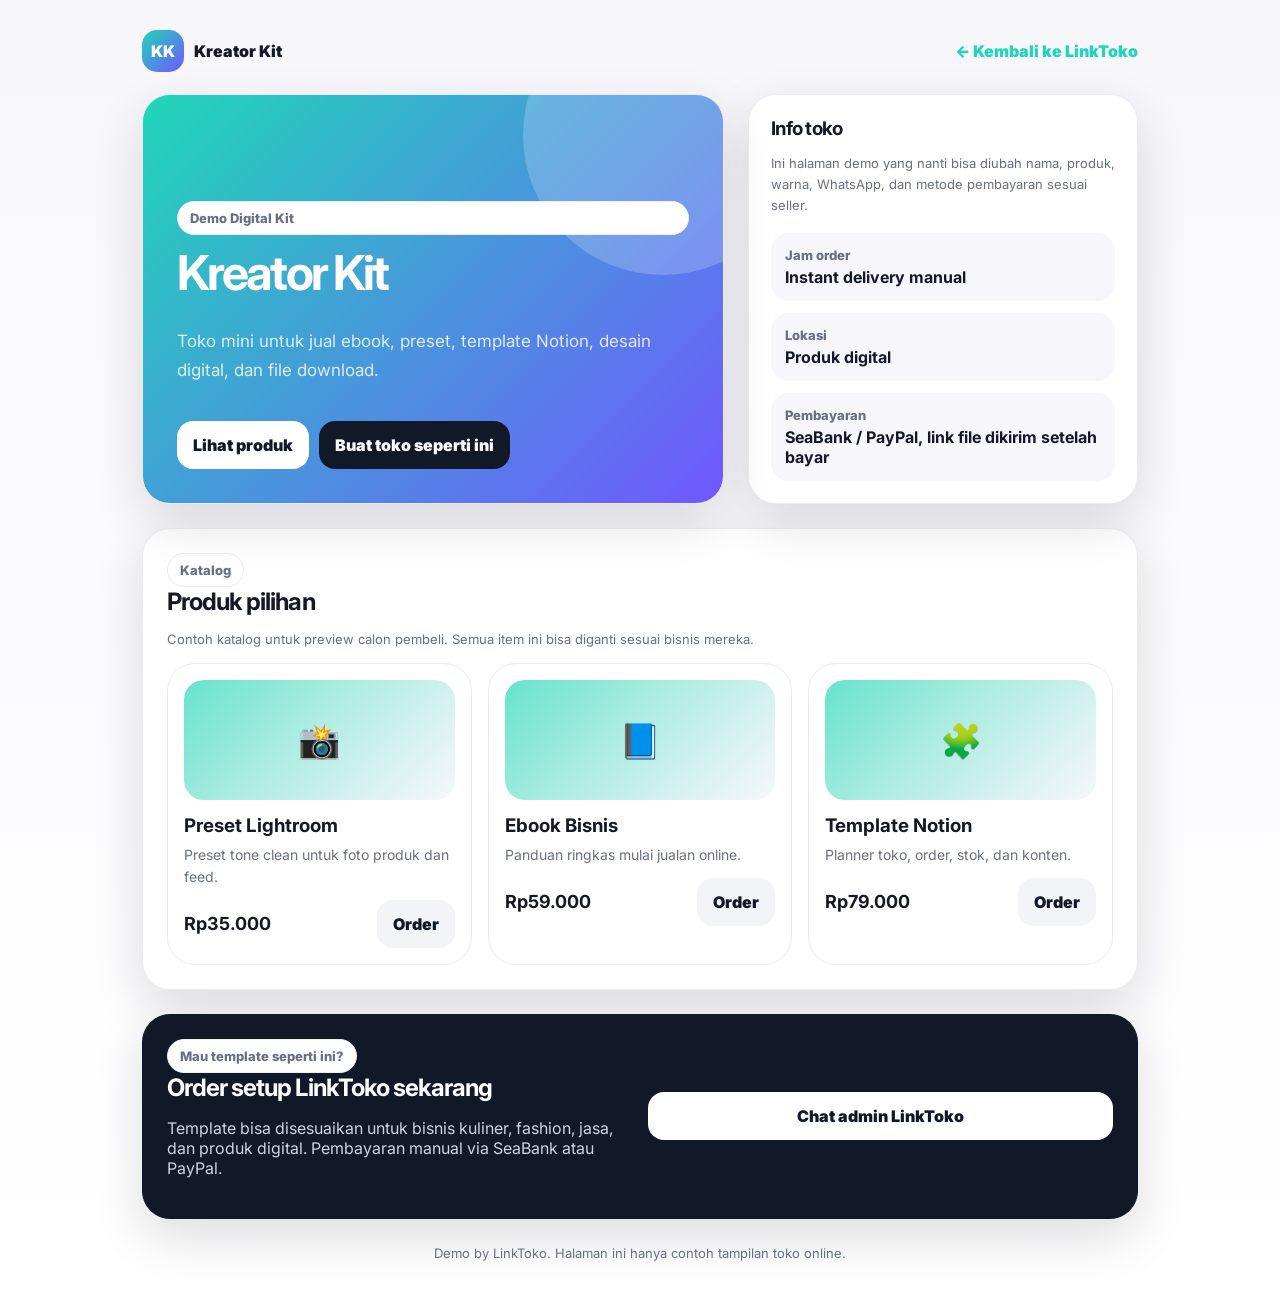
==== demos/digital-kit.html @ eb031bdc "Add files via upload" ====
<!doctype html>
<html lang="id">
<head>
  <meta charset="utf-8" />
  <meta name="viewport" content="width=device-width, initial-scale=1" />
  <title>Kreator Kit - Demo LinkToko</title>
  <meta name="description" content="Demo template LinkToko untuk Kreator Kit." />
  <link rel="preconnect" href="https://fonts.googleapis.com">
  <link rel="preconnect" href="https://fonts.gstatic.com" crossorigin>
  <link href="https://fonts.googleapis.com/css2?family=Inter:wght@400;600;700;800;900&display=swap" rel="stylesheet">
  <link rel="stylesheet" href="demo.css" />
  <style>:root{--brand:#20d6b8;--brand2:#7057ff;}</style>
</head>
<body>
  <main class="wrap">
    <div class="top">
      <a class="brand" href="../index.html"><span class="logo">KK</span><span>Kreator Kit</span></a>
      <a class="back" href="../index.html#templates">← Kembali ke LinkToko</a>
    </div>
    <section class="hero">
      <div class="hero-card">
        <span class="badge">Demo Digital Kit</span>
        <h1>Kreator Kit</h1>
        <p>Toko mini untuk jual ebook, preset, template Notion, desain digital, dan file download.</p>
        <div class="actions">
          <a class="btn btn-light" href="#produk">Lihat produk</a>
          <a class="btn btn-dark" href="https://wa.me/6287838815588?text=Halo%20LinkToko,%20saya%20mau%20buat%20template%20seperti%20demo%20Kreator%20Kit" target="_blank">Buat toko seperti ini</a>
        </div>
      </div>
      <aside class="side-card">
        <h3>Info toko</h3>
        <p class="mini">Ini halaman demo yang nanti bisa diubah nama, produk, warna, WhatsApp, dan metode pembayaran sesuai seller.</p>
        <div class="info">
          <div><span>Jam order</span><b>Instant delivery manual</b></div>
          <div><span>Lokasi</span><b>Produk digital</b></div>
          <div><span>Pembayaran</span><b>SeaBank / PayPal, link file dikirim setelah bayar</b></div>
        </div>
      </aside>
    </section>
    <section class="section" id="produk">
      <span class="badge">Katalog</span>
      <h2>Produk pilihan</h2>
      <p class="mini">Contoh katalog untuk preview calon pembeli. Semua item ini bisa diganti sesuai bisnis mereka.</p>
      <div class="grid">
      <article class="product">
        <div class="pic">📸</div>
        <h3>Preset Lightroom</h3>
        <p>Preset tone clean untuk foto produk dan feed.</p>
        <div class="price"><b>Rp35.000</b><a class="btn btn-soft" href="https://wa.me/6287838815588?text=Halo,%20saya%20mau%20order%20Preset%20Lightroom%20dari%20demo%20Kreator%20Kit" target="_blank">Order</a></div>
      </article>
      <article class="product">
        <div class="pic">📘</div>
        <h3>Ebook Bisnis</h3>
        <p>Panduan ringkas mulai jualan online.</p>
        <div class="price"><b>Rp59.000</b><a class="btn btn-soft" href="https://wa.me/6287838815588?text=Halo,%20saya%20mau%20order%20Ebook%20Bisnis%20dari%20demo%20Kreator%20Kit" target="_blank">Order</a></div>
      </article>
      <article class="product">
        <div class="pic">🧩</div>
        <h3>Template Notion</h3>
        <p>Planner toko, order, stok, dan konten.</p>
        <div class="price"><b>Rp79.000</b><a class="btn btn-soft" href="https://wa.me/6287838815588?text=Halo,%20saya%20mau%20order%20Template%20Notion%20dari%20demo%20Kreator%20Kit" target="_blank">Order</a></div>
      </article>
      </div>
    </section>
    <section class="section order-box">
      <div>
        <span class="badge">Mau template seperti ini?</span>
        <h2>Order setup LinkToko sekarang</h2>
        <p>Template bisa disesuaikan untuk bisnis kuliner, fashion, jasa, dan produk digital. Pembayaran manual via SeaBank atau PayPal.</p>
      </div>
      <a class="btn btn-light" href="https://wa.me/6287838815588?text=Halo%20LinkToko,%20saya%20mau%20order%20template%20Digital%20Kit" target="_blank">Chat admin LinkToko</a>
    </section>
    <p class="foot">Demo by LinkToko. Halaman ini hanya contoh tampilan toko online.</p>
  </main>
</body>
</html>
---- demos/demo.css ----
:root{--bg:#0b1020;--card:#ffffff;--text:#141827;--muted:#667085;--line:#eaecf0;--brand:#7057ff;--brand2:#20d6b8;--soft:#f7f7fb;--shadow:0 18px 50px rgba(20,24,39,.14)}
*{box-sizing:border-box}body{margin:0;font-family:Inter,system-ui,-apple-system,Segoe UI,sans-serif;background:linear-gradient(180deg,#f7f7fb,#fff);color:var(--text)}a{text-decoration:none;color:inherit}.wrap{max-width:1040px;margin:auto;padding:22px}.top{display:flex;justify-content:space-between;gap:14px;align-items:center;margin:8px 0 22px}.brand{display:flex;align-items:center;gap:10px;font-weight:900}.logo{width:42px;height:42px;border-radius:15px;background:linear-gradient(135deg,var(--brand),var(--brand2));color:white;display:grid;place-items:center}.badge{display:inline-flex;border:1px solid var(--line);border-radius:999px;padding:8px 12px;color:var(--muted);font-size:13px;font-weight:800;background:white}.hero{display:grid;grid-template-columns:1fr 390px;gap:24px;align-items:stretch}.hero-card,.side-card,.product,.section{background:white;border:1px solid var(--line);border-radius:28px;box-shadow:var(--shadow)}.hero-card{padding:34px;background:linear-gradient(135deg,var(--brand),var(--brand2));color:white;min-height:360px;display:flex;flex-direction:column;justify-content:flex-end;overflow:hidden;position:relative}.hero-card:before{content:"";position:absolute;inset:-100px -80px auto auto;width:280px;height:280px;border-radius:50%;background:rgba(255,255,255,.2)}.hero-card h1{font-size:48px;line-height:.98;margin:14px 0;letter-spacing:-.06em;max-width:700px}.hero-card p{color:rgba(255,255,255,.82);font-size:17px;line-height:1.7;max-width:660px}.actions{display:flex;flex-wrap:wrap;gap:10px;margin-top:20px}.btn{border:0;border-radius:16px;padding:14px 16px;font-weight:900;cursor:pointer;display:inline-flex;justify-content:center;align-items:center}.btn-dark{background:#111827;color:white}.btn-light{background:white;color:#111827}.btn-soft{background:#f2f4f7;color:#111827}.side-card{padding:22px}.side-card h3,.section h2{margin:0 0 10px;letter-spacing:-.04em}.info{display:grid;gap:12px;margin-top:18px}.info div{padding:14px;border-radius:18px;background:#f7f7fb}.info span{display:block;color:var(--muted);font-size:13px;font-weight:800}.info b{display:block;margin-top:4px}.section{padding:24px;margin-top:24px}.grid{display:grid;grid-template-columns:repeat(3,1fr);gap:16px}.product{box-shadow:none;padding:16px}.product .pic{height:120px;border-radius:20px;background:linear-gradient(135deg,color-mix(in srgb,var(--brand) 70%,white),#f6f7fb);display:grid;place-items:center;font-size:34px;margin-bottom:14px}.product h3{margin:0 0 7px}.product p{margin:0 0 12px;color:var(--muted);line-height:1.55;font-size:14px}.price{display:flex;justify-content:space-between;align-items:center;gap:10px}.price b{font-size:18px}.order-box{display:grid;grid-template-columns:1fr 1fr;gap:16px;align-items:center;background:#111827;color:white;border-color:#111827}.order-box p{color:#cbd5e1}.mini{font-size:13px;color:var(--muted);line-height:1.6}.foot{text-align:center;color:var(--muted);font-size:13px;margin:26px 0}.back{color:var(--brand);font-weight:900}@media(max-width:860px){.hero,.order-box{grid-template-columns:1fr}.grid{grid-template-columns:1fr}.hero-card h1{font-size:38px}.top{align-items:flex-start;flex-direction:column}.wrap{padding:16px}}
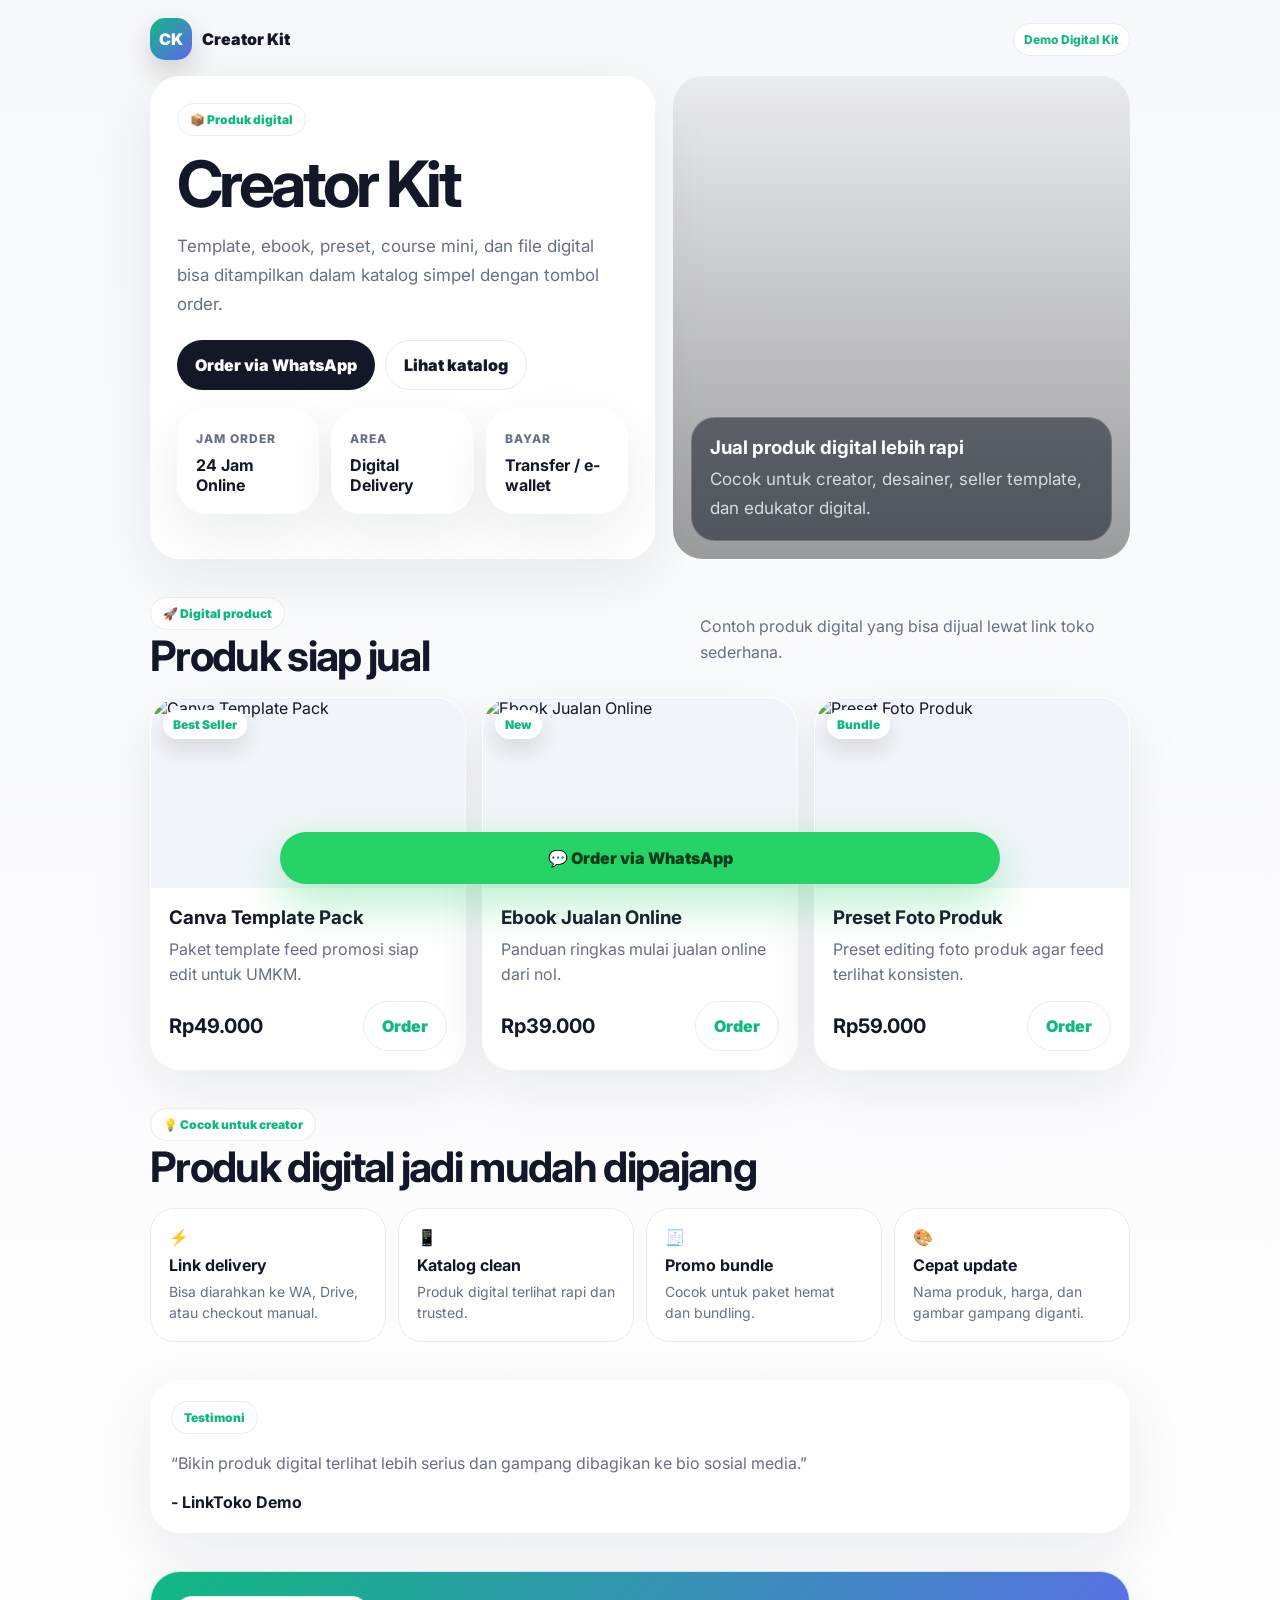
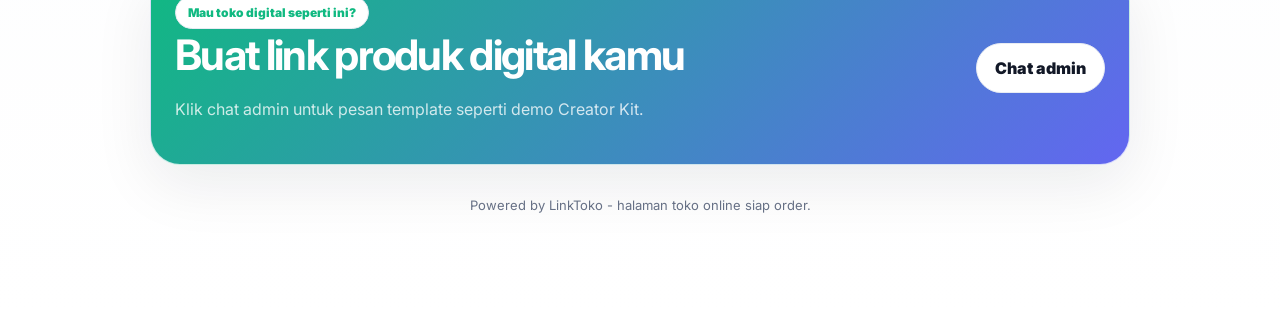
==== commit de8b16b6: "Add files via upload" ====
--- a/demos/digital-kit.html
+++ b/demos/digital-kit.html
@@ -3,74 +3,103 @@
 <head>
   <meta charset="utf-8" />
   <meta name="viewport" content="width=device-width, initial-scale=1" />
-  <title>Kreator Kit - Demo LinkToko</title>
-  <meta name="description" content="Demo template LinkToko untuk Kreator Kit." />
+  <title>Creator Kit - LinkToko</title>
+  <meta name="description" content="Template, ebook, preset, course mini, dan file digital bisa ditampilkan dalam katalog simpel dengan tombol order." />
+  <meta property="og:title" content="Creator Kit - Produk digital siap jual" />
+  <meta property="og:description" content="Template, ebook, preset, course mini, dan file digital bisa ditampilkan dalam katalog simpel dengan tombol order." />
+  <meta property="og:type" content="website" />
+  <meta name="theme-color" content="#10b981" />
   <link rel="preconnect" href="https://fonts.googleapis.com">
   <link rel="preconnect" href="https://fonts.gstatic.com" crossorigin>
   <link href="https://fonts.googleapis.com/css2?family=Inter:wght@400;600;700;800;900&display=swap" rel="stylesheet">
-  <link rel="stylesheet" href="demo.css" />
-  <style>:root{--brand:#20d6b8;--brand2:#7057ff;}</style>
+  <style>
+    :root{--brand:#10b981;--brand2:#6366f1;--ink:#121827;--muted:#667085;--line:#e8ecf3;--bg:#f7f8fb;--card:#ffffff;}
+    *{box-sizing:border-box} html{scroll-behavior:smooth} body{margin:0;font-family:Inter,Arial,sans-serif;background:linear-gradient(180deg,#f7f8fb 0%,#fff 100%);color:var(--ink)}
+    a{color:inherit}.wrap{width:min(980px,calc(100% - 28px));margin:auto;padding:18px 0 90px}.top{display:flex;align-items:center;justify-content:space-between;gap:12px;margin-bottom:16px}.brand{display:flex;align-items:center;gap:10px;text-decoration:none;font-weight:900}.logo{width:42px;height:42px;border-radius:15px;background:linear-gradient(135deg,var(--brand),var(--brand2));color:#fff;display:grid;place-items:center;box-shadow:0 12px 28px rgba(18,24,39,.18)}.tag{font-size:12px;color:var(--brand);background:#fff;border:1px solid var(--line);border-radius:999px;padding:8px 10px;font-weight:800}.hero{display:grid;grid-template-columns:1.05fr .95fr;gap:18px;align-items:stretch}.hero-card,.info-card,.product,.order-box,.testimonial{background:rgba(255,255,255,.9);border:1px solid rgba(255,255,255,.76);box-shadow:0 20px 60px rgba(18,24,39,.08);border-radius:30px}.hero-card{padding:26px;position:relative;overflow:hidden}.badge{display:inline-flex;align-items:center;gap:8px;border-radius:999px;background:#fff;border:1px solid var(--line);color:var(--brand);padding:8px 12px;font-size:12px;font-weight:900}.hero h1{font-size:clamp(34px,6vw,64px);line-height:.95;margin:18px 0 12px;letter-spacing:-.06em}.hero p{font-size:17px;line-height:1.7;color:var(--muted);max-width:540px}.actions{display:flex;gap:10px;flex-wrap:wrap;margin-top:22px}.btn{display:inline-flex;justify-content:center;align-items:center;gap:8px;border-radius:999px;padding:14px 18px;text-decoration:none;font-weight:900;border:0;cursor:pointer}.btn-primary{background:var(--ink);color:#fff}.btn-soft{background:#fff;color:var(--brand);border:1px solid var(--line)}.btn-white{background:#fff;color:var(--ink);border:1px solid var(--line)}.cover{min-height:420px;border-radius:30px;background:linear-gradient(180deg,rgba(0,0,0,.05),rgba(0,0,0,.38)),url('https://images.unsplash.com/photo-1551288049-bebda4e38f71?auto=format&fit=crop&w=1200&q=80') center/cover;position:relative;overflow:hidden}.cover-note{position:absolute;left:18px;right:18px;bottom:18px;color:#fff;background:rgba(18,24,39,.54);backdrop-filter:blur(12px);border:1px solid rgba(255,255,255,.18);border-radius:24px;padding:18px}.cover-note h3{margin:0 0 6px}.cover-note p{margin:0;color:rgba(255,255,255,.78)}.info-grid{display:grid;grid-template-columns:repeat(3,1fr);gap:12px;margin:18px 0}.info-card{padding:18px}.info-card span{font-size:12px;color:var(--muted);font-weight:800;text-transform:uppercase;letter-spacing:.08em}.info-card b{display:block;margin-top:8px}.section{margin-top:38px}.section-head{display:flex;align-items:end;justify-content:space-between;gap:20px;margin-bottom:16px}.section h2{font-size:clamp(28px,4vw,42px);letter-spacing:-.04em;margin:0}.section-head p{color:var(--muted);max-width:430px;line-height:1.6}.grid{display:grid;grid-template-columns:repeat(3,1fr);gap:16px}.product{overflow:hidden}.pic{height:190px;background:#f1f5f9;position:relative;overflow:hidden}.pic img{width:100%;height:100%;object-fit:cover;display:block;transition:.35s ease}.product:hover img{transform:scale(1.05)}.label{position:absolute;left:12px;top:12px;background:#fff;color:var(--brand);border-radius:999px;padding:7px 10px;font-size:12px;font-weight:900;box-shadow:0 10px 22px rgba(0,0,0,.12)}.body{padding:18px}.body h3{margin:0 0 8px}.body p{color:var(--muted);line-height:1.55;margin:0 0 14px}.price-row{display:flex;align-items:center;justify-content:space-between;gap:10px}.price-row b{font-size:20px}.features{display:grid;grid-template-columns:repeat(4,1fr);gap:12px}.feature{padding:18px;border-radius:24px;background:#fff;border:1px solid var(--line)}.feature strong{display:block;margin:8px 0 6px}.feature p{margin:0;color:var(--muted);line-height:1.5;font-size:14px}.order-box{padding:24px;display:grid;grid-template-columns:1fr auto;gap:18px;align-items:center;background:linear-gradient(135deg,var(--brand),var(--brand2));color:#fff}.order-box p{color:rgba(255,255,255,.78);line-height:1.7}.testimonial{padding:20px}.testimonial p{color:var(--muted);line-height:1.65}.floating-wa{position:fixed;left:50%;bottom:16px;transform:translateX(-50%);width:min(720px,calc(100% - 28px));z-index:10;background:#25D366;color:#073b1a;text-decoration:none;text-align:center;border-radius:999px;padding:16px 20px;font-weight:1000;box-shadow:0 18px 46px rgba(37,211,102,.35)}.foot{text-align:center;color:var(--muted);font-size:13px;margin-top:32px}@media(max-width:820px){.hero,.grid{grid-template-columns:1fr}.features{grid-template-columns:1fr 1fr}.info-grid{grid-template-columns:1fr}.cover{min-height:300px}.order-box{grid-template-columns:1fr}.top{align-items:flex-start;flex-direction:column}.section-head{display:block}.actions .btn{width:100%}}@media(max-width:520px){.features{grid-template-columns:1fr}.hero-card{padding:20px}.pic{height:170px}.btn{width:100%}.floating-wa{font-size:14px}}
+  </style>
 </head>
 <body>
   <main class="wrap">
     <div class="top">
-      <a class="brand" href="../index.html"><span class="logo">KK</span><span>Kreator Kit</span></a>
-      <a class="back" href="../index.html#templates">← Kembali ke LinkToko</a>
+      <a class="brand" href="../index.html"><span class="logo">CK</span><span>Creator Kit</span></a>
+      <span class="tag">Demo Digital Kit</span>
     </div>
+
     <section class="hero">
       <div class="hero-card">
-        <span class="badge">Demo Digital Kit</span>
-        <h1>Kreator Kit</h1>
-        <p>Toko mini untuk jual ebook, preset, template Notion, desain digital, dan file download.</p>
+        <span class="badge">📦 Produk digital</span>
+        <h1>Creator Kit</h1>
+        <p>Template, ebook, preset, course mini, dan file digital bisa ditampilkan dalam katalog simpel dengan tombol order.</p>
         <div class="actions">
-          <a class="btn btn-light" href="#produk">Lihat produk</a>
-          <a class="btn btn-dark" href="https://wa.me/6287838815588?text=Halo%20LinkToko,%20saya%20mau%20buat%20template%20seperti%20demo%20Kreator%20Kit" target="_blank">Buat toko seperti ini</a>
+          <a class="btn btn-primary" href="https://wa.me/6287838815588?text=Halo%20Creator%20Kit,%20saya%20mau%20order" target="_blank" rel="noreferrer">Order via WhatsApp</a>
+          <a class="btn btn-white" href="#produk">Lihat katalog</a>
+        </div>
+        <div class="info-grid">
+          <div class="info-card"><span>Jam order</span><b>24 Jam Online</b></div>
+          <div class="info-card"><span>Area</span><b>Digital Delivery</b></div>
+          <div class="info-card"><span>Bayar</span><b>Transfer / e-wallet</b></div>
         </div>
       </div>
-      <aside class="side-card">
-        <h3>Info toko</h3>
-        <p class="mini">Ini halaman demo yang nanti bisa diubah nama, produk, warna, WhatsApp, dan metode pembayaran sesuai seller.</p>
-        <div class="info">
-          <div><span>Jam order</span><b>Instant delivery manual</b></div>
-          <div><span>Lokasi</span><b>Produk digital</b></div>
-          <div><span>Pembayaran</span><b>SeaBank / PayPal, link file dikirim setelah bayar</b></div>
+      <div class="cover">
+        <div class="cover-note">
+          <h3>Jual produk digital lebih rapi</h3>
+          <p>Cocok untuk creator, desainer, seller template, dan edukator digital.</p>
         </div>
-      </aside>
-    </section>
-    <section class="section" id="produk">
-      <span class="badge">Katalog</span>
-      <h2>Produk pilihan</h2>
-      <p class="mini">Contoh katalog untuk preview calon pembeli. Semua item ini bisa diganti sesuai bisnis mereka.</p>
-      <div class="grid">
-      <article class="product">
-        <div class="pic">📸</div>
-        <h3>Preset Lightroom</h3>
-        <p>Preset tone clean untuk foto produk dan feed.</p>
-        <div class="price"><b>Rp35.000</b><a class="btn btn-soft" href="https://wa.me/6287838815588?text=Halo,%20saya%20mau%20order%20Preset%20Lightroom%20dari%20demo%20Kreator%20Kit" target="_blank">Order</a></div>
-      </article>
-      <article class="product">
-        <div class="pic">📘</div>
-        <h3>Ebook Bisnis</h3>
-        <p>Panduan ringkas mulai jualan online.</p>
-        <div class="price"><b>Rp59.000</b><a class="btn btn-soft" href="https://wa.me/6287838815588?text=Halo,%20saya%20mau%20order%20Ebook%20Bisnis%20dari%20demo%20Kreator%20Kit" target="_blank">Order</a></div>
-      </article>
-      <article class="product">
-        <div class="pic">🧩</div>
-        <h3>Template Notion</h3>
-        <p>Planner toko, order, stok, dan konten.</p>
-        <div class="price"><b>Rp79.000</b><a class="btn btn-soft" href="https://wa.me/6287838815588?text=Halo,%20saya%20mau%20order%20Template%20Notion%20dari%20demo%20Kreator%20Kit" target="_blank">Order</a></div>
-      </article>
       </div>
     </section>
+
+    <section class="section" id="produk">
+      <div class="section-head">
+        <div>
+          <span class="badge">🚀 Digital product</span>
+          <h2>Produk siap jual</h2>
+        </div>
+        <p>Contoh produk digital yang bisa dijual lewat link toko sederhana.</p>
+      </div>
+
+      <div class="grid">
+        <article class="product">
+          <div class="pic"><span class="label">Best Seller</span><img src="https://images.unsplash.com/photo-1611224923853-80b023f02d71?auto=format&fit=crop&w=900&q=80" alt="Canva Template Pack"></div>
+          <div class="body"><h3>Canva Template Pack</h3><p>Paket template feed promosi siap edit untuk UMKM.</p><div class="price-row"><b>Rp49.000</b><a class="btn btn-soft" href="https://wa.me/6287838815588?text=Halo%20Creator%20Kit,%20saya%20mau%20order%20Canva%20Template%20Pack" target="_blank">Order</a></div></div>
+        </article>
+        <article class="product">
+          <div class="pic"><span class="label">New</span><img src="https://images.unsplash.com/photo-1516321318423-f06f85e504b3?auto=format&fit=crop&w=900&q=80" alt="Ebook Jualan Online"></div>
+          <div class="body"><h3>Ebook Jualan Online</h3><p>Panduan ringkas mulai jualan online dari nol.</p><div class="price-row"><b>Rp39.000</b><a class="btn btn-soft" href="https://wa.me/6287838815588?text=Halo%20Creator%20Kit,%20saya%20mau%20order%20Ebook%20Jualan%20Online" target="_blank">Order</a></div></div>
+        </article>
+        <article class="product">
+          <div class="pic"><span class="label">Bundle</span><img src="https://images.unsplash.com/photo-1498050108023-c5249f4df085?auto=format&fit=crop&w=900&q=80" alt="Preset Foto Produk"></div>
+          <div class="body"><h3>Preset Foto Produk</h3><p>Preset editing foto produk agar feed terlihat konsisten.</p><div class="price-row"><b>Rp59.000</b><a class="btn btn-soft" href="https://wa.me/6287838815588?text=Halo%20Creator%20Kit,%20saya%20mau%20order%20Preset%20Foto%20Produk" target="_blank">Order</a></div></div>
+        </article>
+      </div>
+    </section>
+
+    <section class="section">
+      <div class="section-head"><div><span class="badge">💡 Cocok untuk creator</span><h2>Produk digital jadi mudah dipajang</h2></div></div>
+      <div class="features">
+        <div class="feature"><span>⚡</span><strong>Link delivery</strong><p>Bisa diarahkan ke WA, Drive, atau checkout manual.</p></div>
+        <div class="feature"><span>📱</span><strong>Katalog clean</strong><p>Produk digital terlihat rapi dan trusted.</p></div>
+        <div class="feature"><span>🧾</span><strong>Promo bundle</strong><p>Cocok untuk paket hemat dan bundling.</p></div>
+        <div class="feature"><span>🎨</span><strong>Cepat update</strong><p>Nama produk, harga, dan gambar gampang diganti.</p></div>
+      </div>
+    </section>
+
+    <section class="section testimonial">
+      <span class="badge">Testimoni</span>
+      <p>“Bikin produk digital terlihat lebih serius dan gampang dibagikan ke bio sosial media.”</p>
+      <b>- LinkToko Demo</b>
+    </section>
+
     <section class="section order-box">
       <div>
-        <span class="badge">Mau template seperti ini?</span>
-        <h2>Order setup LinkToko sekarang</h2>
-        <p>Template bisa disesuaikan untuk bisnis kuliner, fashion, jasa, dan produk digital. Pembayaran manual via SeaBank atau PayPal.</p>
+        <span class="badge">Mau toko digital seperti ini?</span>
+        <h2>Buat link produk digital kamu</h2>
+        <p>Klik chat admin untuk pesan template seperti demo Creator Kit.</p>
       </div>
-      <a class="btn btn-light" href="https://wa.me/6287838815588?text=Halo%20LinkToko,%20saya%20mau%20order%20template%20Digital%20Kit" target="_blank">Chat admin LinkToko</a>
+      <a class="btn btn-white" href="https://wa.me/6287838815588?text=Halo%20Creator%20Kit,%20saya%20mau%20order" target="_blank" rel="noreferrer">Chat admin</a>
     </section>
-    <p class="foot">Demo by LinkToko. Halaman ini hanya contoh tampilan toko online.</p>
+
+    <p class="foot">Powered by LinkToko - halaman toko online siap order.</p>
   </main>
+  <a class="floating-wa" href="https://wa.me/6287838815588?text=Halo%20Creator%20Kit,%20saya%20mau%20order" target="_blank" rel="noreferrer">💬 Order via WhatsApp</a>
 </body>
-</html>+</html>
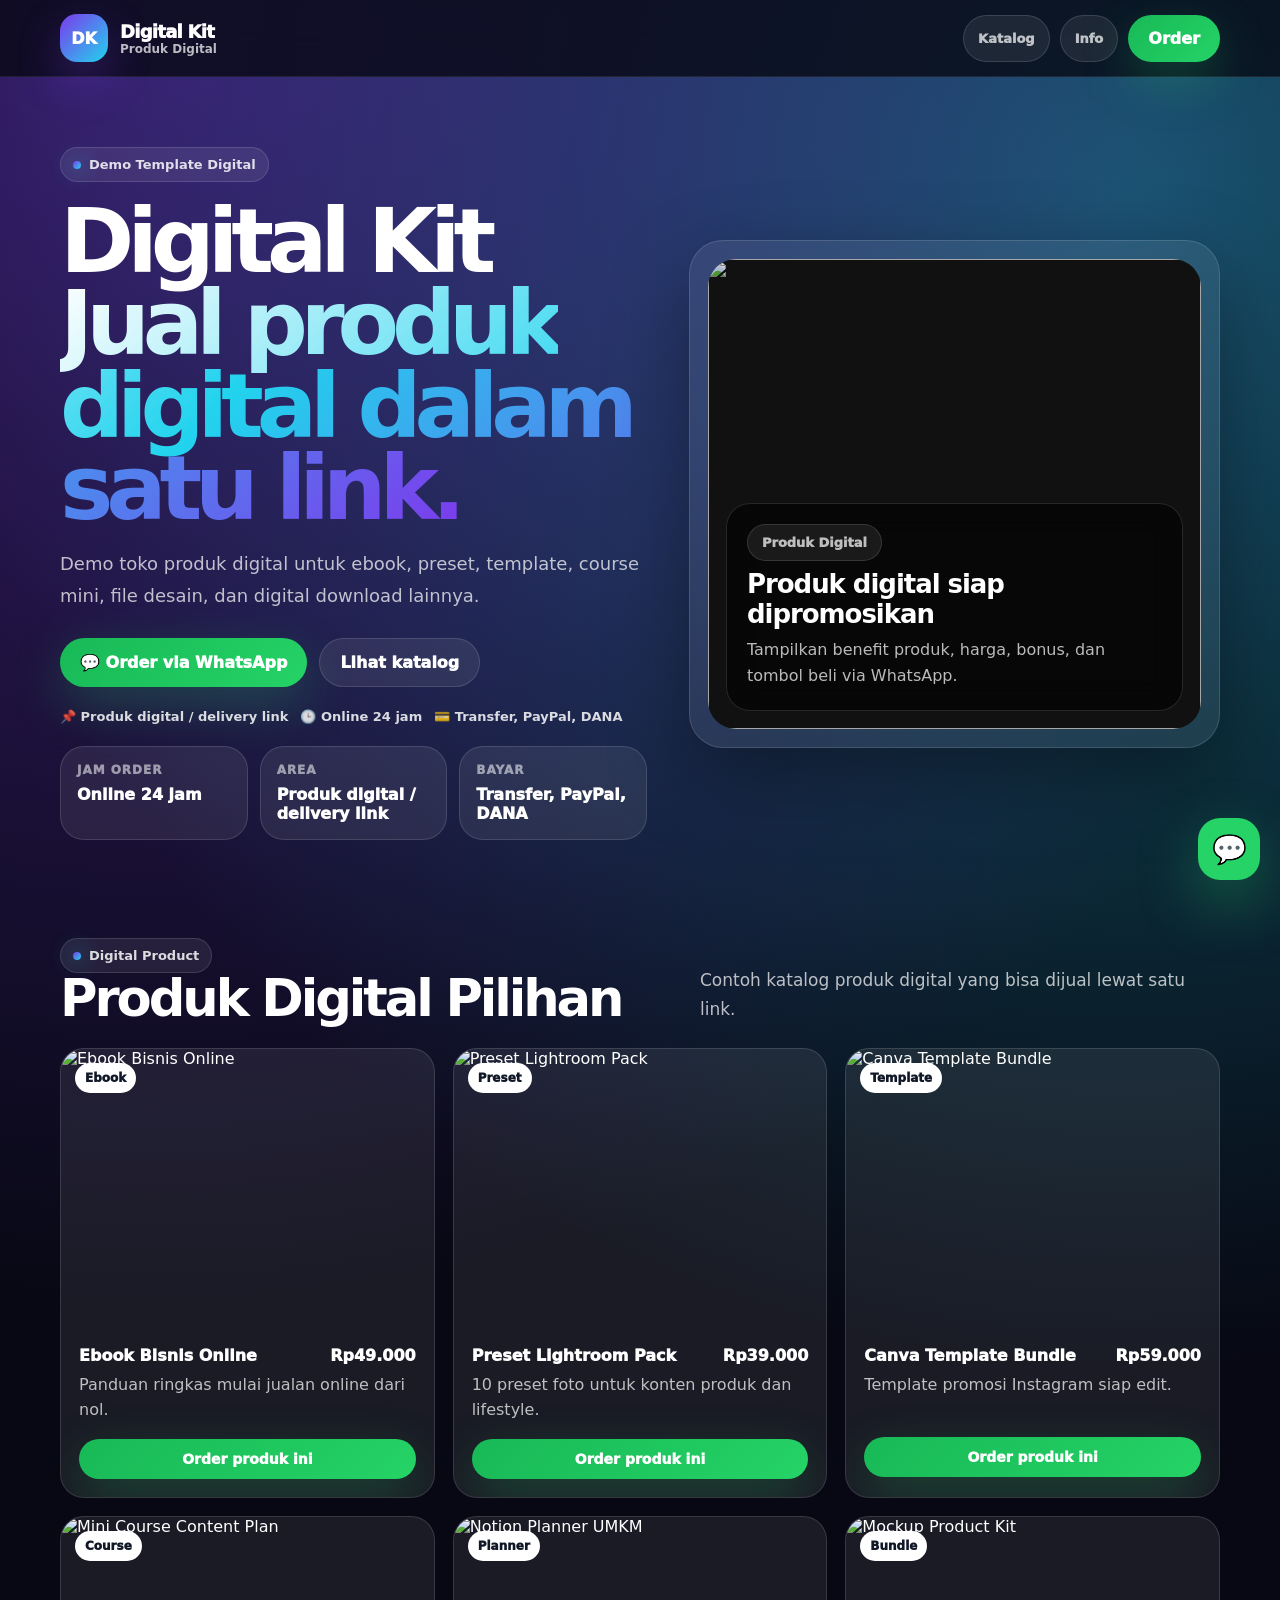
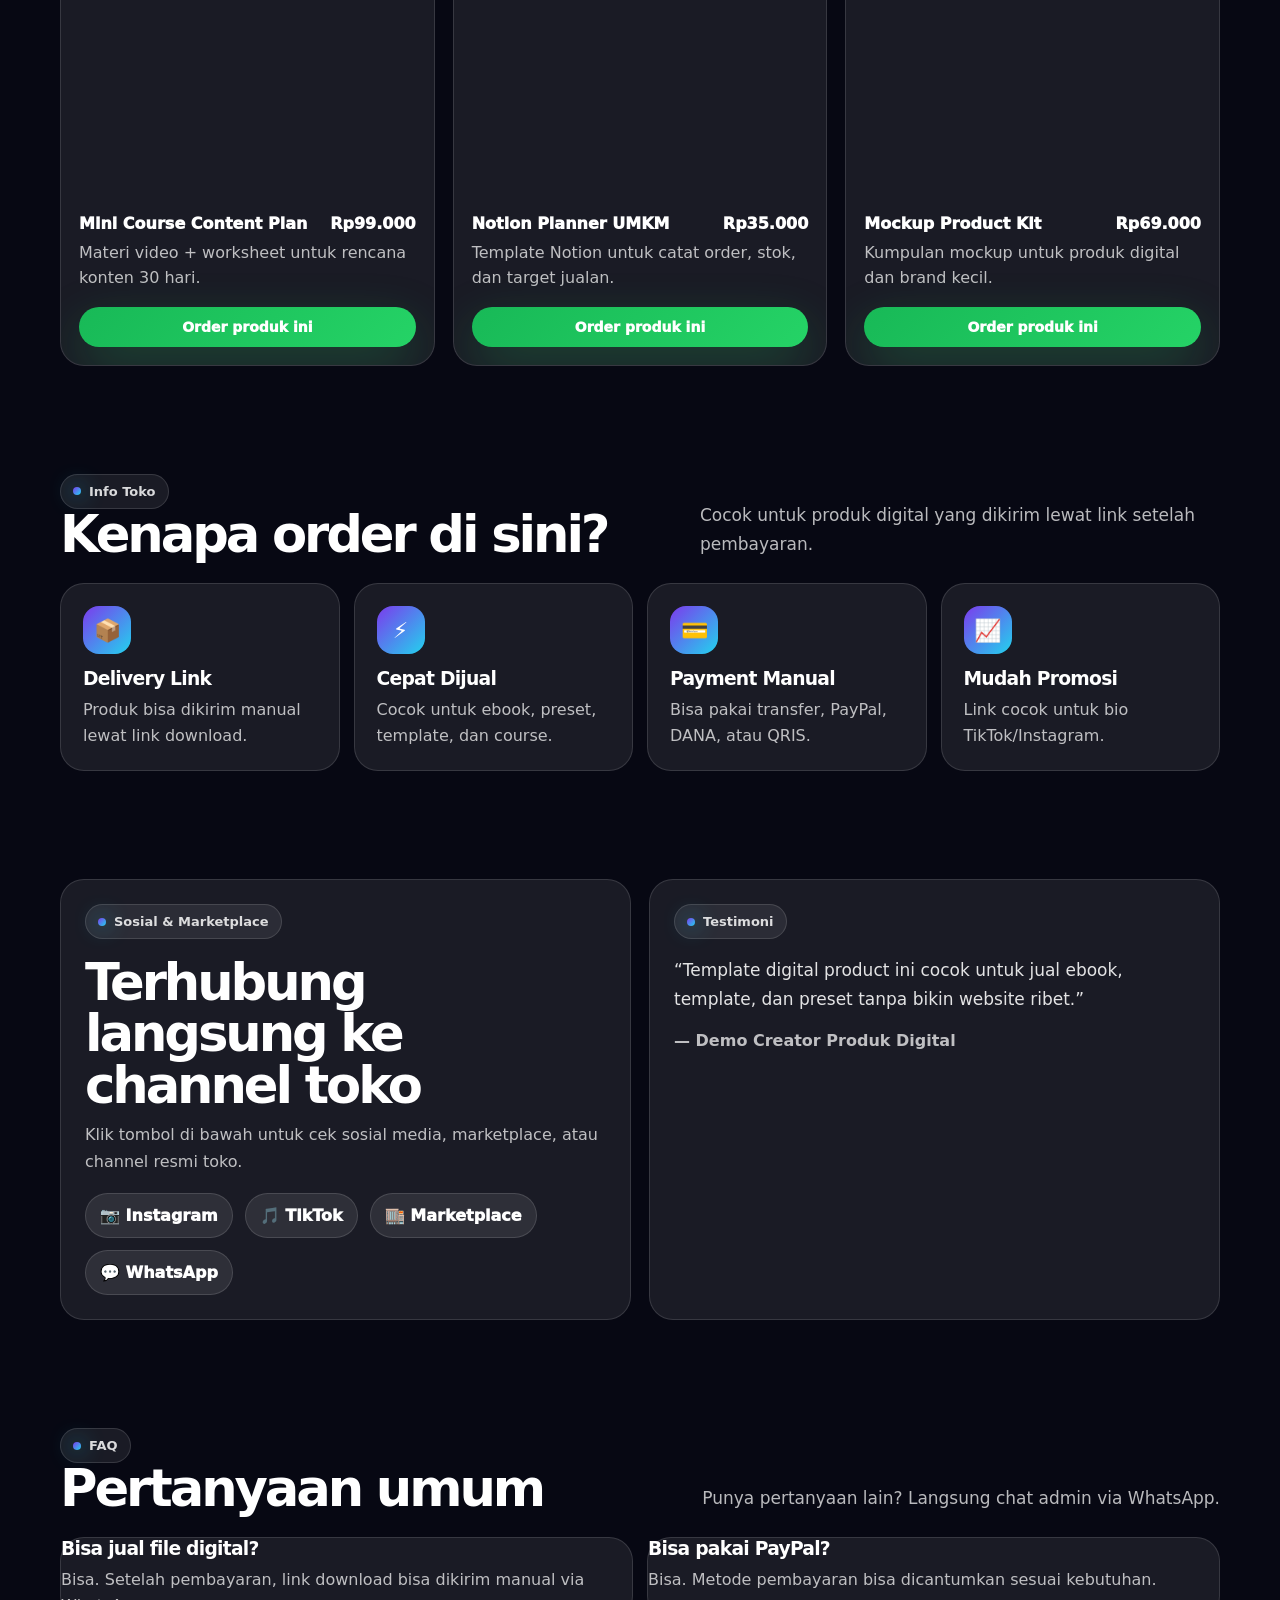
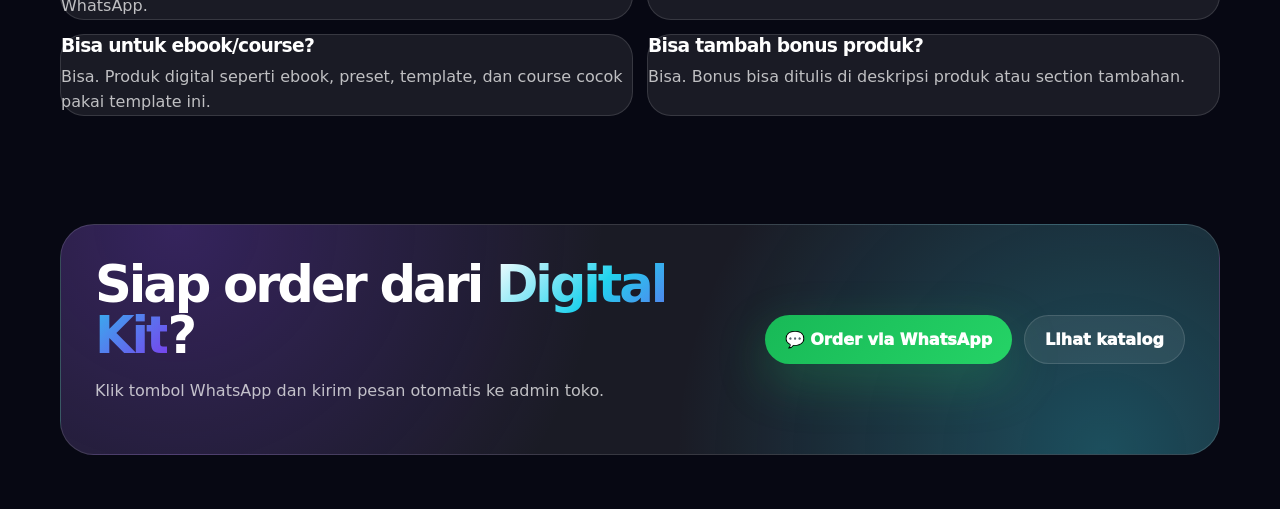
==== commit 9df67ece: "Add files via upload" ====
--- a/demos/digital-kit.html
+++ b/demos/digital-kit.html
@@ -1,105 +1,116 @@
-<!doctype html>
-<html lang="id">
-<head>
-  <meta charset="utf-8" />
-  <meta name="viewport" content="width=device-width, initial-scale=1" />
-  <title>Creator Kit - LinkToko</title>
-  <meta name="description" content="Template, ebook, preset, course mini, dan file digital bisa ditampilkan dalam katalog simpel dengan tombol order." />
-  <meta property="og:title" content="Creator Kit - Produk digital siap jual" />
-  <meta property="og:description" content="Template, ebook, preset, course mini, dan file digital bisa ditampilkan dalam katalog simpel dengan tombol order." />
-  <meta property="og:type" content="website" />
-  <meta name="theme-color" content="#10b981" />
-  <link rel="preconnect" href="https://fonts.googleapis.com">
-  <link rel="preconnect" href="https://fonts.gstatic.com" crossorigin>
-  <link href="https://fonts.googleapis.com/css2?family=Inter:wght@400;600;700;800;900&display=swap" rel="stylesheet">
-  <style>
-    :root{--brand:#10b981;--brand2:#6366f1;--ink:#121827;--muted:#667085;--line:#e8ecf3;--bg:#f7f8fb;--card:#ffffff;}
-    *{box-sizing:border-box} html{scroll-behavior:smooth} body{margin:0;font-family:Inter,Arial,sans-serif;background:linear-gradient(180deg,#f7f8fb 0%,#fff 100%);color:var(--ink)}
-    a{color:inherit}.wrap{width:min(980px,calc(100% - 28px));margin:auto;padding:18px 0 90px}.top{display:flex;align-items:center;justify-content:space-between;gap:12px;margin-bottom:16px}.brand{display:flex;align-items:center;gap:10px;text-decoration:none;font-weight:900}.logo{width:42px;height:42px;border-radius:15px;background:linear-gradient(135deg,var(--brand),var(--brand2));color:#fff;display:grid;place-items:center;box-shadow:0 12px 28px rgba(18,24,39,.18)}.tag{font-size:12px;color:var(--brand);background:#fff;border:1px solid var(--line);border-radius:999px;padding:8px 10px;font-weight:800}.hero{display:grid;grid-template-columns:1.05fr .95fr;gap:18px;align-items:stretch}.hero-card,.info-card,.product,.order-box,.testimonial{background:rgba(255,255,255,.9);border:1px solid rgba(255,255,255,.76);box-shadow:0 20px 60px rgba(18,24,39,.08);border-radius:30px}.hero-card{padding:26px;position:relative;overflow:hidden}.badge{display:inline-flex;align-items:center;gap:8px;border-radius:999px;background:#fff;border:1px solid var(--line);color:var(--brand);padding:8px 12px;font-size:12px;font-weight:900}.hero h1{font-size:clamp(34px,6vw,64px);line-height:.95;margin:18px 0 12px;letter-spacing:-.06em}.hero p{font-size:17px;line-height:1.7;color:var(--muted);max-width:540px}.actions{display:flex;gap:10px;flex-wrap:wrap;margin-top:22px}.btn{display:inline-flex;justify-content:center;align-items:center;gap:8px;border-radius:999px;padding:14px 18px;text-decoration:none;font-weight:900;border:0;cursor:pointer}.btn-primary{background:var(--ink);color:#fff}.btn-soft{background:#fff;color:var(--brand);border:1px solid var(--line)}.btn-white{background:#fff;color:var(--ink);border:1px solid var(--line)}.cover{min-height:420px;border-radius:30px;background:linear-gradient(180deg,rgba(0,0,0,.05),rgba(0,0,0,.38)),url('https://images.unsplash.com/photo-1551288049-bebda4e38f71?auto=format&fit=crop&w=1200&q=80') center/cover;position:relative;overflow:hidden}.cover-note{position:absolute;left:18px;right:18px;bottom:18px;color:#fff;background:rgba(18,24,39,.54);backdrop-filter:blur(12px);border:1px solid rgba(255,255,255,.18);border-radius:24px;padding:18px}.cover-note h3{margin:0 0 6px}.cover-note p{margin:0;color:rgba(255,255,255,.78)}.info-grid{display:grid;grid-template-columns:repeat(3,1fr);gap:12px;margin:18px 0}.info-card{padding:18px}.info-card span{font-size:12px;color:var(--muted);font-weight:800;text-transform:uppercase;letter-spacing:.08em}.info-card b{display:block;margin-top:8px}.section{margin-top:38px}.section-head{display:flex;align-items:end;justify-content:space-between;gap:20px;margin-bottom:16px}.section h2{font-size:clamp(28px,4vw,42px);letter-spacing:-.04em;margin:0}.section-head p{color:var(--muted);max-width:430px;line-height:1.6}.grid{display:grid;grid-template-columns:repeat(3,1fr);gap:16px}.product{overflow:hidden}.pic{height:190px;background:#f1f5f9;position:relative;overflow:hidden}.pic img{width:100%;height:100%;object-fit:cover;display:block;transition:.35s ease}.product:hover img{transform:scale(1.05)}.label{position:absolute;left:12px;top:12px;background:#fff;color:var(--brand);border-radius:999px;padding:7px 10px;font-size:12px;font-weight:900;box-shadow:0 10px 22px rgba(0,0,0,.12)}.body{padding:18px}.body h3{margin:0 0 8px}.body p{color:var(--muted);line-height:1.55;margin:0 0 14px}.price-row{display:flex;align-items:center;justify-content:space-between;gap:10px}.price-row b{font-size:20px}.features{display:grid;grid-template-columns:repeat(4,1fr);gap:12px}.feature{padding:18px;border-radius:24px;background:#fff;border:1px solid var(--line)}.feature strong{display:block;margin:8px 0 6px}.feature p{margin:0;color:var(--muted);line-height:1.5;font-size:14px}.order-box{padding:24px;display:grid;grid-template-columns:1fr auto;gap:18px;align-items:center;background:linear-gradient(135deg,var(--brand),var(--brand2));color:#fff}.order-box p{color:rgba(255,255,255,.78);line-height:1.7}.testimonial{padding:20px}.testimonial p{color:var(--muted);line-height:1.65}.floating-wa{position:fixed;left:50%;bottom:16px;transform:translateX(-50%);width:min(720px,calc(100% - 28px));z-index:10;background:#25D366;color:#073b1a;text-decoration:none;text-align:center;border-radius:999px;padding:16px 20px;font-weight:1000;box-shadow:0 18px 46px rgba(37,211,102,.35)}.foot{text-align:center;color:var(--muted);font-size:13px;margin-top:32px}@media(max-width:820px){.hero,.grid{grid-template-columns:1fr}.features{grid-template-columns:1fr 1fr}.info-grid{grid-template-columns:1fr}.cover{min-height:300px}.order-box{grid-template-columns:1fr}.top{align-items:flex-start;flex-direction:column}.section-head{display:block}.actions .btn{width:100%}}@media(max-width:520px){.features{grid-template-columns:1fr}.hero-card{padding:20px}.pic{height:170px}.btn{width:100%}.floating-wa{font-size:14px}}
-  </style>
-</head>
-<body>
-  <main class="wrap">
-    <div class="top">
-      <a class="brand" href="../index.html"><span class="logo">CK</span><span>Creator Kit</span></a>
-      <span class="tag">Demo Digital Kit</span>
-    </div>
-
-    <section class="hero">
-      <div class="hero-card">
-        <span class="badge">📦 Produk digital</span>
-        <h1>Creator Kit</h1>
-        <p>Template, ebook, preset, course mini, dan file digital bisa ditampilkan dalam katalog simpel dengan tombol order.</p>
-        <div class="actions">
-          <a class="btn btn-primary" href="https://wa.me/6287838815588?text=Halo%20Creator%20Kit,%20saya%20mau%20order" target="_blank" rel="noreferrer">Order via WhatsApp</a>
-          <a class="btn btn-white" href="#produk">Lihat katalog</a>
-        </div>
-        <div class="info-grid">
-          <div class="info-card"><span>Jam order</span><b>24 Jam Online</b></div>
-          <div class="info-card"><span>Area</span><b>Digital Delivery</b></div>
-          <div class="info-card"><span>Bayar</span><b>Transfer / e-wallet</b></div>
-        </div>
-      </div>
-      <div class="cover">
-        <div class="cover-note">
-          <h3>Jual produk digital lebih rapi</h3>
-          <p>Cocok untuk creator, desainer, seller template, dan edukator digital.</p>
-        </div>
-      </div>
-    </section>
-
-    <section class="section" id="produk">
-      <div class="section-head">
-        <div>
-          <span class="badge">🚀 Digital product</span>
-          <h2>Produk siap jual</h2>
-        </div>
-        <p>Contoh produk digital yang bisa dijual lewat link toko sederhana.</p>
-      </div>
-
-      <div class="grid">
-        <article class="product">
-          <div class="pic"><span class="label">Best Seller</span><img src="https://images.unsplash.com/photo-1611224923853-80b023f02d71?auto=format&fit=crop&w=900&q=80" alt="Canva Template Pack"></div>
-          <div class="body"><h3>Canva Template Pack</h3><p>Paket template feed promosi siap edit untuk UMKM.</p><div class="price-row"><b>Rp49.000</b><a class="btn btn-soft" href="https://wa.me/6287838815588?text=Halo%20Creator%20Kit,%20saya%20mau%20order%20Canva%20Template%20Pack" target="_blank">Order</a></div></div>
-        </article>
-        <article class="product">
-          <div class="pic"><span class="label">New</span><img src="https://images.unsplash.com/photo-1516321318423-f06f85e504b3?auto=format&fit=crop&w=900&q=80" alt="Ebook Jualan Online"></div>
-          <div class="body"><h3>Ebook Jualan Online</h3><p>Panduan ringkas mulai jualan online dari nol.</p><div class="price-row"><b>Rp39.000</b><a class="btn btn-soft" href="https://wa.me/6287838815588?text=Halo%20Creator%20Kit,%20saya%20mau%20order%20Ebook%20Jualan%20Online" target="_blank">Order</a></div></div>
-        </article>
-        <article class="product">
-          <div class="pic"><span class="label">Bundle</span><img src="https://images.unsplash.com/photo-1498050108023-c5249f4df085?auto=format&fit=crop&w=900&q=80" alt="Preset Foto Produk"></div>
-          <div class="body"><h3>Preset Foto Produk</h3><p>Preset editing foto produk agar feed terlihat konsisten.</p><div class="price-row"><b>Rp59.000</b><a class="btn btn-soft" href="https://wa.me/6287838815588?text=Halo%20Creator%20Kit,%20saya%20mau%20order%20Preset%20Foto%20Produk" target="_blank">Order</a></div></div>
-        </article>
-      </div>
-    </section>
-
-    <section class="section">
-      <div class="section-head"><div><span class="badge">💡 Cocok untuk creator</span><h2>Produk digital jadi mudah dipajang</h2></div></div>
-      <div class="features">
-        <div class="feature"><span>⚡</span><strong>Link delivery</strong><p>Bisa diarahkan ke WA, Drive, atau checkout manual.</p></div>
-        <div class="feature"><span>📱</span><strong>Katalog clean</strong><p>Produk digital terlihat rapi dan trusted.</p></div>
-        <div class="feature"><span>🧾</span><strong>Promo bundle</strong><p>Cocok untuk paket hemat dan bundling.</p></div>
-        <div class="feature"><span>🎨</span><strong>Cepat update</strong><p>Nama produk, harga, dan gambar gampang diganti.</p></div>
-      </div>
-    </section>
-
-    <section class="section testimonial">
-      <span class="badge">Testimoni</span>
-      <p>“Bikin produk digital terlihat lebih serius dan gampang dibagikan ke bio sosial media.”</p>
-      <b>- LinkToko Demo</b>
-    </section>
-
-    <section class="section order-box">
-      <div>
-        <span class="badge">Mau toko digital seperti ini?</span>
-        <h2>Buat link produk digital kamu</h2>
-        <p>Klik chat admin untuk pesan template seperti demo Creator Kit.</p>
-      </div>
-      <a class="btn btn-white" href="https://wa.me/6287838815588?text=Halo%20Creator%20Kit,%20saya%20mau%20order" target="_blank" rel="noreferrer">Chat admin</a>
-    </section>
-
-    <p class="foot">Powered by LinkToko - halaman toko online siap order.</p>
-  </main>
-  <a class="floating-wa" href="https://wa.me/6287838815588?text=Halo%20Creator%20Kit,%20saya%20mau%20order" target="_blank" rel="noreferrer">💬 Order via WhatsApp</a>
-</body>
-</html>
+<!doctype html><html lang="id"><head><meta charset="utf-8"><meta name="viewport" content="width=device-width,initial-scale=1"><title>Demo LinkToko</title><style>
+:root{--bg:#070813;--text:#fff;--muted:rgba(255,255,255,.72);--card:rgba(255,255,255,.08);--line:rgba(255,255,255,.13);--brand:#7c3aed;--brand2:#22d3ee;--wa:#25d366}*{box-sizing:border-box}html{scroll-behavior:smooth}body{margin:0;font-family:Inter,system-ui,-apple-system,BlinkMacSystemFont,"Segoe UI",sans-serif;color:var(--text);background:radial-gradient(circle at 12% 0%,color-mix(in srgb,var(--brand) 42%,transparent),transparent 34%),radial-gradient(circle at 88% 5%,color-mix(in srgb,var(--brand2) 38%,transparent),transparent 32%),var(--bg)}a{color:inherit;text-decoration:none}img{display:block;max-width:100%}.container{width:min(1160px,calc(100% - 32px));margin:auto}.topbar{position:sticky;top:0;z-index:30;background:rgba(7,8,19,.78);backdrop-filter:blur(20px);border-bottom:1px solid rgba(255,255,255,.08)}.nav{min-height:76px;display:flex;align-items:center;justify-content:space-between;gap:16px}.brand{display:flex;align-items:center;gap:12px}.brand-logo{width:48px;height:48px;border-radius:17px;display:grid;place-items:center;background:linear-gradient(135deg,var(--brand),var(--brand2));box-shadow:0 18px 45px color-mix(in srgb,var(--brand) 32%,transparent);font-weight:950}.brand-logo img{width:100%;height:100%;object-fit:cover;border-radius:17px}.brand-name{font-weight:950;letter-spacing:-.04em;font-size:18px}.brand-cat{font-size:12px;color:var(--muted);font-weight:800}.btn,.pill{display:inline-flex;align-items:center;justify-content:center;border-radius:999px;font-weight:950}.btn{padding:14px 20px;background:linear-gradient(135deg,var(--brand),var(--brand2));box-shadow:0 18px 50px color-mix(in srgb,var(--brand) 26%,transparent)}.btn.secondary,.pill{background:rgba(255,255,255,.08);border:1px solid var(--line);box-shadow:none}.pill{padding:10px 14px;font-size:13px;color:var(--muted)}.btn.whatsapp{background:linear-gradient(135deg,#18b957,var(--wa));box-shadow:0 18px 50px rgba(37,211,102,.25)}.nav-actions{display:flex;gap:10px}.hero{padding:70px 0 44px}.hero-grid{display:grid;grid-template-columns:1.05fr .95fr;gap:42px;align-items:center}.eyebrow{display:inline-flex;align-items:center;gap:8px;padding:9px 12px;border:1px solid var(--line);background:rgba(255,255,255,.08);border-radius:999px;color:rgba(255,255,255,.84);font-size:13px;font-weight:900}.eyebrow:before{content:"";width:8px;height:8px;border-radius:99px;background:linear-gradient(135deg,var(--brand),var(--brand2));box-shadow:0 0 22px var(--brand2)}h1{font-size:clamp(46px,7vw,92px);line-height:.92;letter-spacing:-.08em;margin:18px 0}.gradient{background:linear-gradient(135deg,#fff 0%,var(--brand2) 45%,var(--brand));-webkit-background-clip:text;background-clip:text;color:transparent}.lead{font-size:18px;line-height:1.8;color:var(--muted);max-width:720px}.actions{display:flex;gap:12px;flex-wrap:wrap;margin:26px 0 22px}.mini{display:flex;flex-wrap:wrap;gap:12px;color:rgba(255,255,255,.84);font-size:13px;font-weight:850}.meta{display:grid;grid-template-columns:repeat(3,1fr);gap:12px;margin-top:22px}.meta-card,.card{background:var(--card);border:1px solid var(--line);border-radius:24px}.meta-card{padding:16px}.meta-label{font-size:12px;text-transform:uppercase;letter-spacing:.08em;color:rgba(255,255,255,.55);font-weight:950;margin-bottom:8px}.meta-value{font-weight:950}.hero-card{position:relative;padding:18px;border-radius:34px;background:rgba(255,255,255,.07);border:1px solid var(--line);box-shadow:0 30px 80px rgba(0,0,0,.38);overflow:hidden}.cover{border-radius:28px;overflow:hidden;min-height:470px;position:relative;background:#111}.cover img{width:100%;height:470px;object-fit:cover;opacity:.86}.overlay{position:absolute;left:18px;right:18px;bottom:18px;border-radius:24px;padding:20px;background:rgba(0,0,0,.58);backdrop-filter:blur(16px);border:1px solid var(--line)}.overlay h2{font-size:26px;margin:8px 0;letter-spacing:-.04em}section{padding:54px 0}.head{display:flex;justify-content:space-between;align-items:end;gap:24px;margin-bottom:24px}.head h2{font-size:clamp(34px,4vw,58px);letter-spacing:-.06em;line-height:.98;margin:0}.head p{max-width:520px;color:var(--muted);font-size:17px;line-height:1.7;margin:0}.grid{display:grid;grid-template-columns:repeat(3,1fr);gap:18px}.product{overflow:hidden;transition:.2s}.product:hover{transform:translateY(-6px);border-color:color-mix(in srgb,var(--brand2) 55%,rgba(255,255,255,.2))}.product-img{aspect-ratio:4/3;position:relative;overflow:hidden}.product-img img{width:100%;height:100%;object-fit:cover}.label{position:absolute;top:14px;left:14px;background:#fff;color:#111827;padding:8px 10px;border-radius:999px;font-size:12px;font-weight:950}.body{padding:18px}.row{display:flex;justify-content:space-between;gap:12px}.title,.price{font-weight:950}.desc{color:var(--muted);line-height:1.55;min-height:48px;margin:8px 0 16px}.product .btn{width:100%;padding:12px 14px;font-size:14px}.info{display:grid;grid-template-columns:repeat(4,1fr);gap:14px}.info-card{padding:22px}.icon{width:48px;height:48px;border-radius:16px;display:grid;place-items:center;background:linear-gradient(135deg,var(--brand),var(--brand2));margin-bottom:14px;font-size:22px}.info-card h3,.faq h3{margin:0 0 8px;letter-spacing:-.04em}.info-card p,.faq p{margin:0;color:var(--muted);line-height:1.6}.split{display:grid;grid-template-columns:1fr 1fr;gap:18px}.panel{padding:24px}.socials{display:flex;flex-wrap:wrap;gap:12px;margin-top:18px}.socials a{padding:12px 14px;border-radius:999px;background:rgba(255,255,255,.09);border:1px solid var(--line);font-weight:950}.quote{font-size:17px;line-height:1.7;color:rgba(255,255,255,.88)}.faq-grid{display:grid;grid-template-columns:repeat(2,1fr);gap:14px}.final{padding:34px;border-radius:34px;background:radial-gradient(circle at 10% 0%,color-mix(in srgb,var(--brand) 28%,transparent),transparent 40%),radial-gradient(circle at 90% 100%,color-mix(in srgb,var(--brand2) 28%,transparent),transparent 40%),rgba(255,255,255,.08);border:1px solid var(--line);display:grid;grid-template-columns:1.2fr .8fr;gap:24px;align-items:center}.final h2{font-size:clamp(34px,4vw,58px);line-height:1;letter-spacing:-.06em;margin:0 0 10px}.final p{color:var(--muted);line-height:1.7}.final-actions{display:flex;justify-content:end;gap:12px;flex-wrap:wrap}.float{position:fixed;right:20px;bottom:20px;width:62px;height:62px;border-radius:22px;background:var(--wa);display:grid;place-items:center;font-size:28px;box-shadow:0 22px 60px rgba(37,211,102,.35);z-index:80}@media(max-width:900px){.hero-grid,.split,.final{grid-template-columns:1fr}.grid,.info,.faq-grid{grid-template-columns:repeat(2,1fr)}.head{align-items:start;flex-direction:column}.final-actions{justify-content:start}}@media(max-width:640px){.nav-actions .pill{display:none}.hero{padding-top:40px}.actions .btn{width:100%}.cover,.cover img{height:390px;min-height:390px}.meta,.grid,.info,.faq-grid,.split{grid-template-columns:1fr}}
+</style></head><body><script>const STORE_DATA={
+  "name": "Digital Kit",
+  "initials": "DK",
+  "category": "Produk Digital",
+  "tagline": "Jual produk digital dalam satu link.",
+  "description": "Demo toko produk digital untuk ebook, preset, template, course mini, file desain, dan digital download lainnya.",
+  "logoImage": "",
+  "coverImage": "https://images.unsplash.com/photo-1551288049-bebda4e38f71?auto=format&fit=crop&w=1400&q=80",
+  "brandColor": "#7c3aed",
+  "brandColor2": "#22d3ee",
+  "whatsappNumber": "6287838815588",
+  "instagramUrl": "https://instagram.com/digitalkit",
+  "tiktokUrl": "https://tiktok.com/@digitalkit",
+  "shopeeUrl": "",
+  "marketplaceUrl": "https://gumroad.com/",
+  "openHours": "Online 24 jam",
+  "location": "Produk digital / delivery link",
+  "paymentMethods": "Transfer, PayPal, DANA",
+  "deliveryNote": "Cocok untuk produk digital yang dikirim lewat link setelah pembayaran.",
+  "heroBadge": "Demo Template Digital",
+  "coverTitle": "Produk digital siap dipromosikan",
+  "coverText": "Tampilkan benefit produk, harga, bonus, dan tombol beli via WhatsApp.",
+  "productSectionBadge": "Digital Product",
+  "productSectionTitle": "Produk Digital Pilihan",
+  "productSectionText": "Contoh katalog produk digital yang bisa dijual lewat satu link.",
+  "features": [
+    {
+      "icon": "📦",
+      "title": "Delivery Link",
+      "text": "Produk bisa dikirim manual lewat link download."
+    },
+    {
+      "icon": "⚡",
+      "title": "Cepat Dijual",
+      "text": "Cocok untuk ebook, preset, template, dan course."
+    },
+    {
+      "icon": "💳",
+      "title": "Payment Manual",
+      "text": "Bisa pakai transfer, PayPal, DANA, atau QRIS."
+    },
+    {
+      "icon": "📈",
+      "title": "Mudah Promosi",
+      "text": "Link cocok untuk bio TikTok/Instagram."
+    }
+  ],
+  "products": [
+    {
+      "name": "Ebook Bisnis Online",
+      "price": "Rp49.000",
+      "desc": "Panduan ringkas mulai jualan online dari nol.",
+      "image": "https://images.unsplash.com/photo-1516321497487-e288fb19713f?auto=format&fit=crop&w=900&q=80",
+      "label": "Ebook"
+    },
+    {
+      "name": "Preset Lightroom Pack",
+      "price": "Rp39.000",
+      "desc": "10 preset foto untuk konten produk dan lifestyle.",
+      "image": "https://images.unsplash.com/photo-1492691527719-9d1e07e534b4?auto=format&fit=crop&w=900&q=80",
+      "label": "Preset"
+    },
+    {
+      "name": "Canva Template Bundle",
+      "price": "Rp59.000",
+      "desc": "Template promosi Instagram siap edit.",
+      "image": "https://images.unsplash.com/photo-1611224923853-80b023f02d71?auto=format&fit=crop&w=900&q=80",
+      "label": "Template"
+    },
+    {
+      "name": "Mini Course Content Plan",
+      "price": "Rp99.000",
+      "desc": "Materi video + worksheet untuk rencana konten 30 hari.",
+      "image": "https://images.unsplash.com/photo-1519389950473-47ba0277781c?auto=format&fit=crop&w=900&q=80",
+      "label": "Course"
+    },
+    {
+      "name": "Notion Planner UMKM",
+      "price": "Rp35.000",
+      "desc": "Template Notion untuk catat order, stok, dan target jualan.",
+      "image": "https://images.unsplash.com/photo-1454165804606-c3d57bc86b40?auto=format&fit=crop&w=900&q=80",
+      "label": "Planner"
+    },
+    {
+      "name": "Mockup Product Kit",
+      "price": "Rp69.000",
+      "desc": "Kumpulan mockup untuk produk digital dan brand kecil.",
+      "image": "https://images.unsplash.com/photo-1558655146-d09347e92766?auto=format&fit=crop&w=900&q=80",
+      "label": "Bundle"
+    }
+  ],
+  "testimonialText": "Template digital product ini cocok untuk jual ebook, template, dan preset tanpa bikin website ribet.",
+  "testimonialName": "Demo Creator Produk Digital",
+  "faq": [
+    {
+      "q": "Bisa jual file digital?",
+      "a": "Bisa. Setelah pembayaran, link download bisa dikirim manual via WhatsApp."
+    },
+    {
+      "q": "Bisa pakai PayPal?",
+      "a": "Bisa. Metode pembayaran bisa dicantumkan sesuai kebutuhan."
+    },
+    {
+      "q": "Bisa untuk ebook/course?",
+      "a": "Bisa. Produk digital seperti ebook, preset, template, dan course cocok pakai template ini."
+    },
+    {
+      "q": "Bisa tambah bonus produk?",
+      "a": "Bisa. Bonus bisa ditulis di deskripsi produk atau section tambahan."
+    }
+  ]
+};</script><header class="topbar"><nav class="nav container"><a class="brand" href="#"><div class="brand-logo" id="logo"></div><div><div class="brand-name" id="brandName"></div><div class="brand-cat" id="brandCat"></div></div></a><div class="nav-actions"><a class="pill" href="#products">Katalog</a><a class="pill" href="#info">Info</a><a class="btn whatsapp" id="navWa" target="_blank">Order</a></div></nav></header><main><section class="hero"><div class="container hero-grid"><div><span class="eyebrow" id="badge"></span><h1 id="heroTitle"></h1><p class="lead" id="desc"></p><div class="actions"><a class="btn whatsapp" id="heroWa" target="_blank">💬 Order via WhatsApp</a><a class="btn secondary" href="#products">Lihat katalog</a></div><div class="mini"><span>📌 <span id="miniLoc"></span></span><span>🕒 <span id="miniHours"></span></span><span>💳 <span id="miniPay"></span></span></div><div class="meta"><div class="meta-card"><div class="meta-label">Jam order</div><div class="meta-value" id="hours"></div></div><div class="meta-card"><div class="meta-label">Area</div><div class="meta-value" id="loc"></div></div><div class="meta-card"><div class="meta-label">Bayar</div><div class="meta-value" id="pay"></div></div></div></div><div class="hero-card"><div class="cover"><img id="cover"><div class="overlay"><span class="pill" id="cat"></span><h2 id="coverTitle"></h2><p id="coverText" style="color:var(--muted);line-height:1.65;margin:0"></p></div></div></div></div></section><section id="products"><div class="container"><div class="head"><div><span class="eyebrow" id="prodBadge"></span><h2 id="prodTitle"></h2></div><p id="prodText"></p></div><div class="grid" id="productsGrid"></div></div></section><section id="info"><div class="container"><div class="head"><div><span class="eyebrow">Info Toko</span><h2>Kenapa order di sini?</h2></div><p id="delivery"></p></div><div class="info" id="features"></div></div></section><section><div class="container split"><div class="panel card"><span class="eyebrow">Sosial & Marketplace</span><h2 style="font-size:clamp(34px,4vw,54px);line-height:1;letter-spacing:-.06em;margin:18px 0 10px">Terhubung langsung ke channel toko</h2><p style="color:var(--muted);line-height:1.7;margin:0">Klik tombol di bawah untuk cek sosial media, marketplace, atau channel resmi toko.</p><div class="socials" id="socials"></div></div><div class="panel card"><span class="eyebrow">Testimoni</span><p class="quote" id="quote"></p><p style="color:var(--muted);font-weight:850" id="cite"></p></div></div></section><section><div class="container"><div class="head"><div><span class="eyebrow">FAQ</span><h2>Pertanyaan umum</h2></div><p>Punya pertanyaan lain? Langsung chat admin via WhatsApp.</p></div><div class="faq-grid" id="faq"></div></div></section><section><div class="container final"><div><h2>Siap order dari <span class="gradient" id="finalName"></span>?</h2><p>Klik tombol WhatsApp dan kirim pesan otomatis ke admin toko.</p></div><div class="final-actions"><a class="btn whatsapp" id="finalWa" target="_blank">💬 Order via WhatsApp</a><a class="btn secondary" href="#products">Lihat katalog</a></div></div></section></main><a class="float" id="floatWa" target="_blank">💬</a><script>
+const $=s=>document.querySelector(s);const esc=v=>String(v??'').replace(/[&<>"']/g,c=>({'&':'&amp;','<':'&lt;','>':'&gt;','"':'&quot;',"'":'&#039;'}[c]));const wa=m=>`https://wa.me/${STORE_DATA.whatsappNumber}?text=${encodeURIComponent(m)}`;document.documentElement.style.setProperty('--brand',STORE_DATA.brandColor);document.documentElement.style.setProperty('--brand2',STORE_DATA.brandColor2);document.title=STORE_DATA.name+' - LinkToko Demo';$('#brandName').textContent=STORE_DATA.name;$('#brandCat').textContent=STORE_DATA.category;$('#logo').innerHTML=STORE_DATA.logoImage?`<img src="${esc(STORE_DATA.logoImage)}" alt="logo">`:`<span>${esc(STORE_DATA.initials)}</span>`;$('#badge').textContent=STORE_DATA.heroBadge;$('#heroTitle').innerHTML=`${esc(STORE_DATA.name)}<br><span class="gradient">${esc(STORE_DATA.tagline)}</span>`;$('#desc').textContent=STORE_DATA.description;$('#miniLoc').textContent=$('#loc').textContent=STORE_DATA.location;$('#miniHours').textContent=$('#hours').textContent=STORE_DATA.openHours;$('#miniPay').textContent=$('#pay').textContent=STORE_DATA.paymentMethods;$('#cat').textContent=STORE_DATA.category;$('#cover').src=STORE_DATA.coverImage;$('#coverTitle').textContent=STORE_DATA.coverTitle;$('#coverText').textContent=STORE_DATA.coverText;$('#delivery').textContent=STORE_DATA.deliveryNote;$('#prodBadge').textContent=STORE_DATA.productSectionBadge;$('#prodTitle').textContent=STORE_DATA.productSectionTitle;$('#prodText').textContent=STORE_DATA.productSectionText;['navWa','heroWa','finalWa','floatWa'].forEach(id=>$('#'+id).href=wa(`Halo admin ${STORE_DATA.name}, saya mau order.`));$('#productsGrid').innerHTML=STORE_DATA.products.slice(0,20).map(p=>`<article class="product card"><div class="product-img"><img src="${esc(p.image)}" alt="${esc(p.name)}">${p.label?`<span class="label">${esc(p.label)}</span>`:''}</div><div class="body"><div class="row"><div class="title">${esc(p.name)}</div><div class="price">${esc(p.price)}</div></div><div class="desc">${esc(p.desc)}</div><a class="btn whatsapp" target="_blank" href="${wa(`Halo admin ${STORE_DATA.name}, saya mau order ${p.name}.`)}">Order produk ini</a></div></article>`).join('');$('#features').innerHTML=STORE_DATA.features.map(f=>`<article class="info-card card"><div class="icon">${esc(f.icon)}</div><h3>${esc(f.title)}</h3><p>${esc(f.text)}</p></article>`).join('');const social=[['Instagram',STORE_DATA.instagramUrl,'📷'],['TikTok',STORE_DATA.tiktokUrl,'🎵'],['Shopee',STORE_DATA.shopeeUrl,'🛒'],['Marketplace',STORE_DATA.marketplaceUrl,'🏬'],['WhatsApp',wa(`Halo admin ${STORE_DATA.name}, saya mau tanya.`),'💬']].filter(x=>x[1]);$('#socials').innerHTML=social.map(x=>`<a target="_blank" href="${esc(x[1])}">${x[2]} ${x[0]}</a>`).join('');$('#quote').textContent='“'+STORE_DATA.testimonialText+'”';$('#cite').textContent='— '+STORE_DATA.testimonialName;$('#faq').innerHTML=STORE_DATA.faq.map(f=>`<article class="faq card"><h3>${esc(f.q)}</h3><p>${esc(f.a)}</p></article>`).join('');$('#finalName').textContent=STORE_DATA.name;
+</script></body></html>
